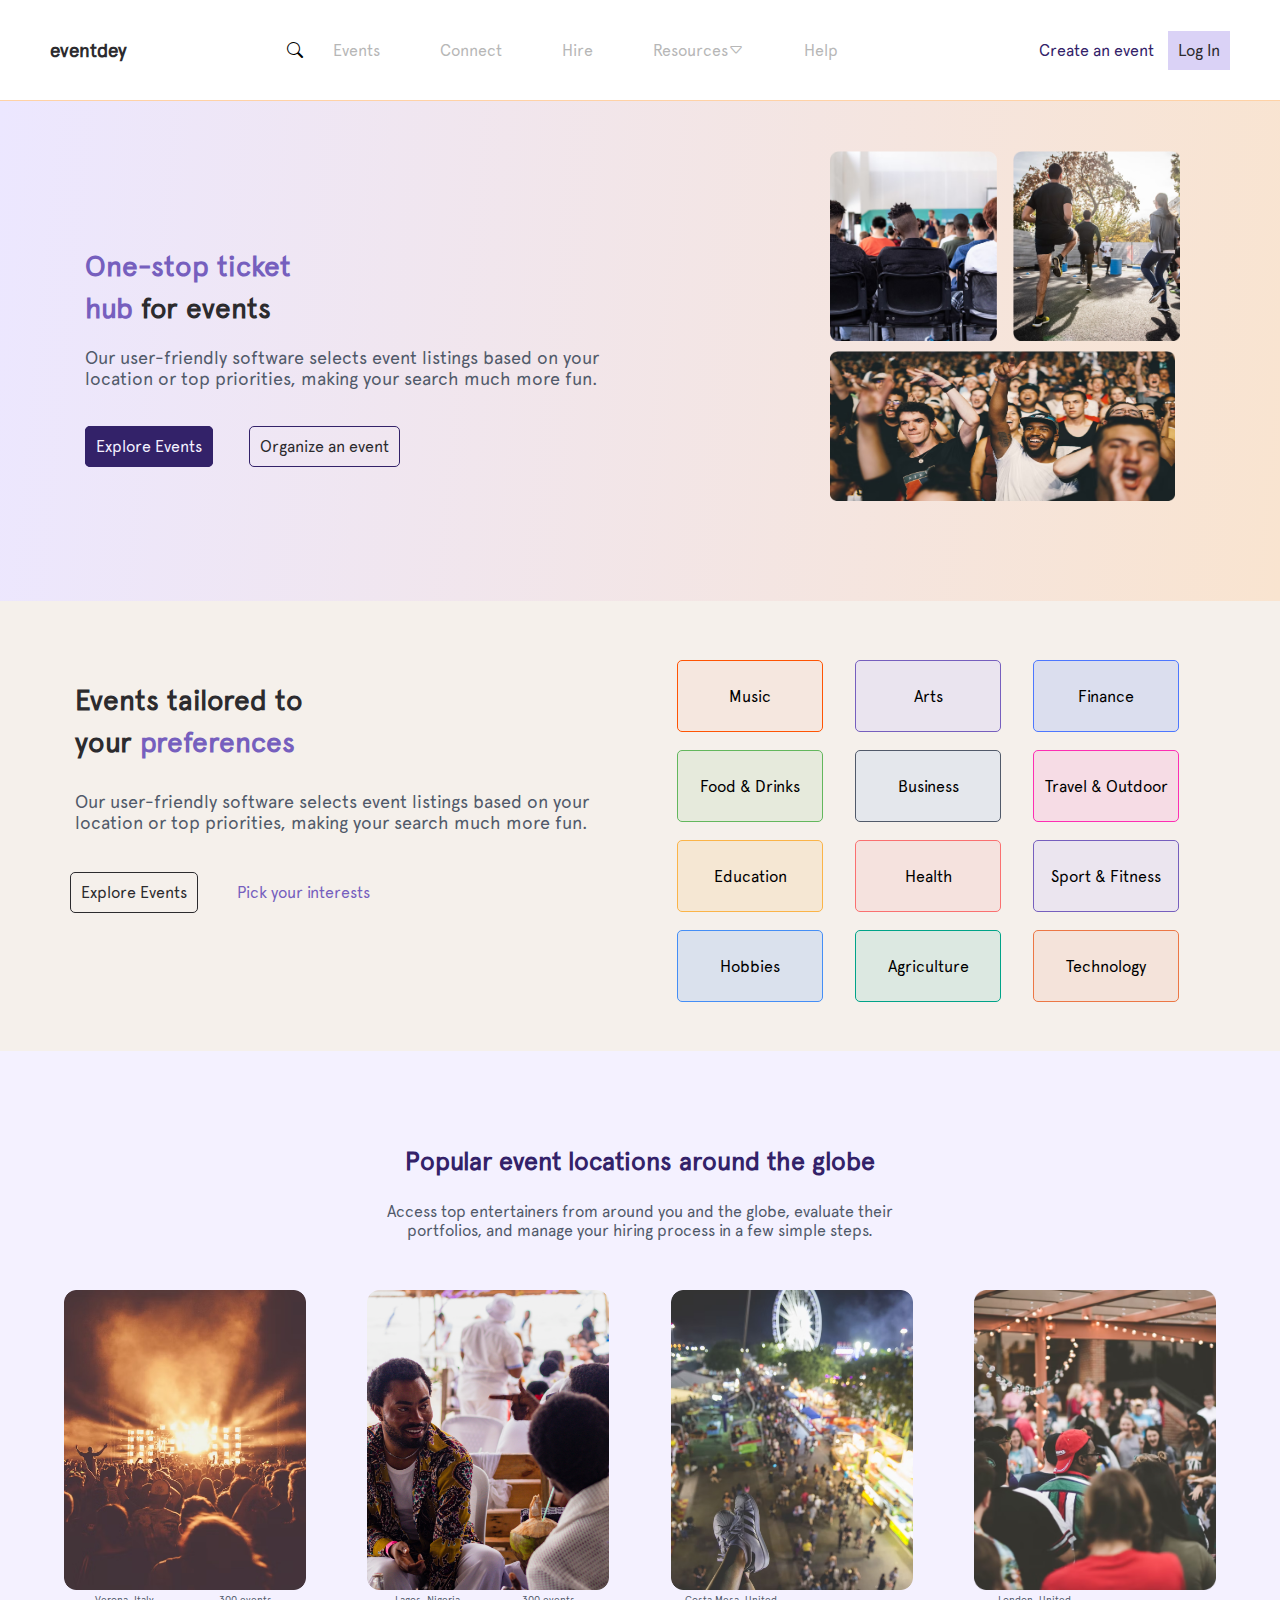
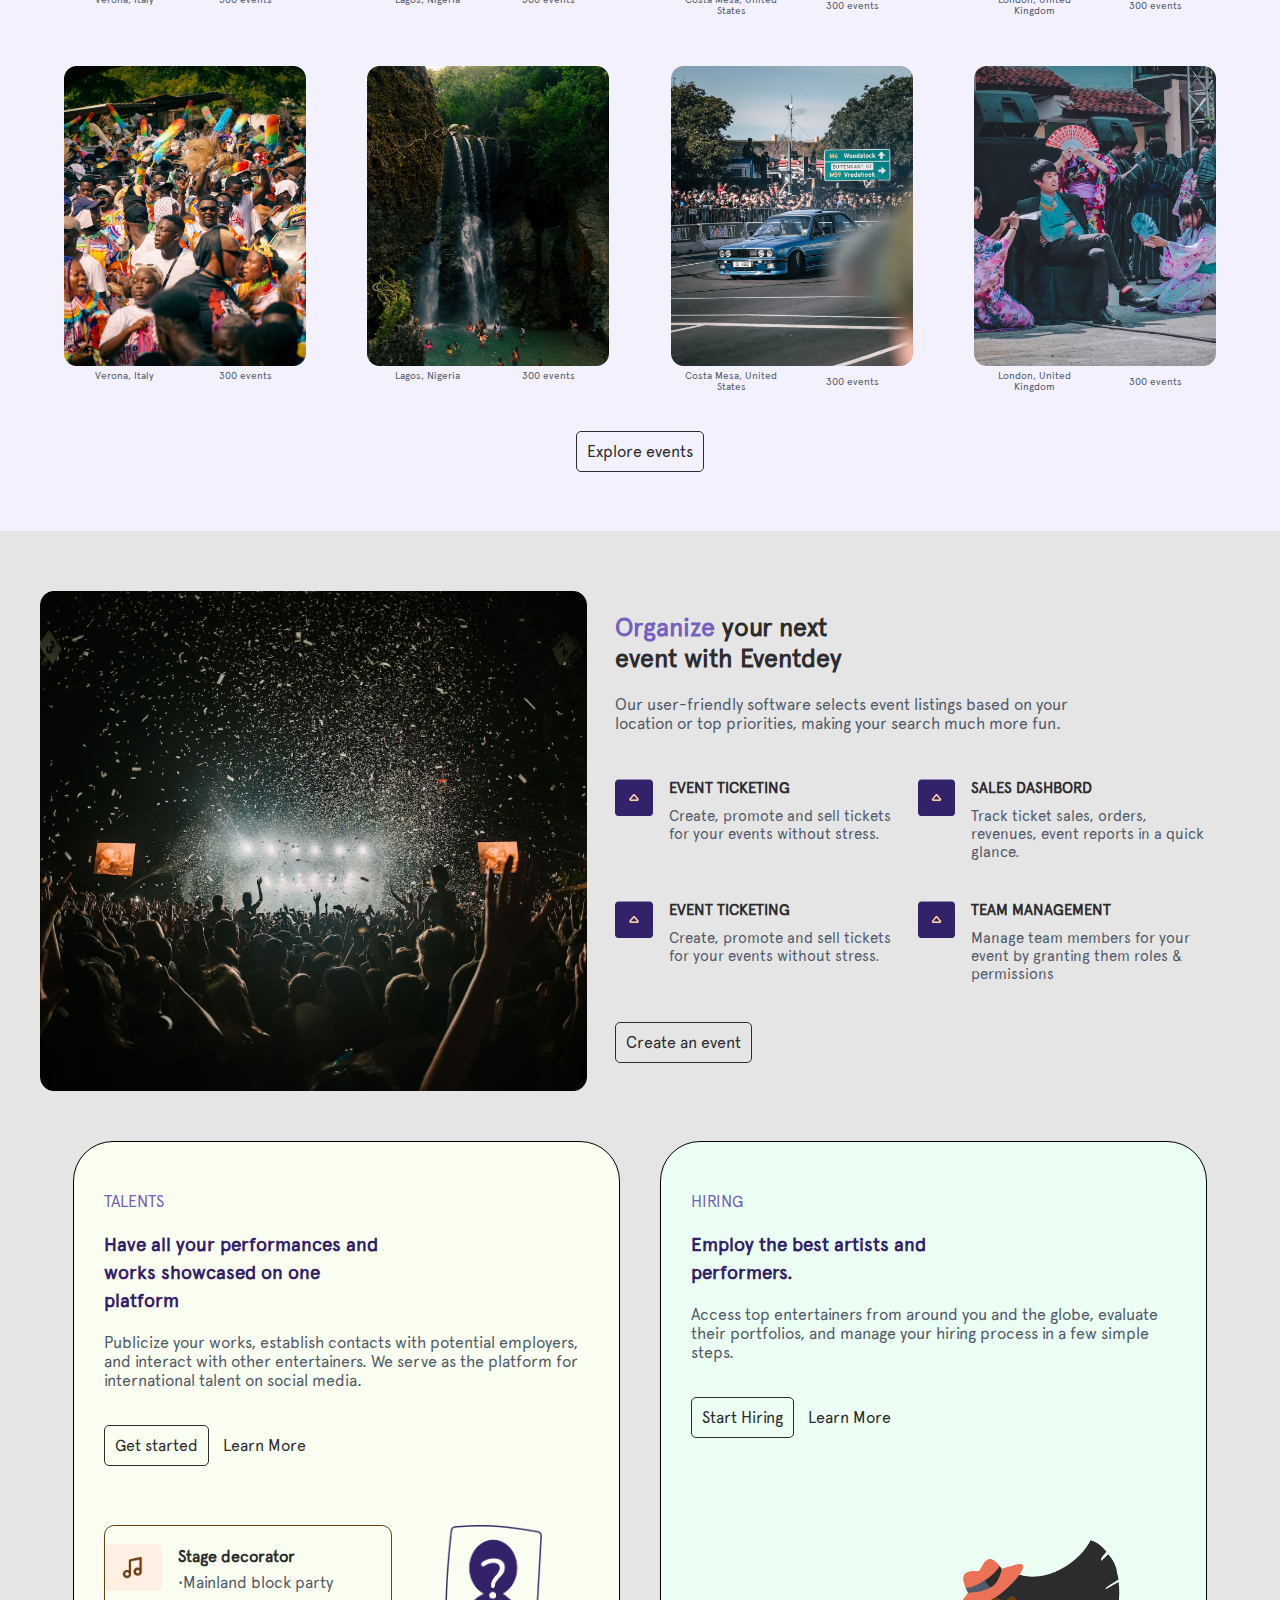
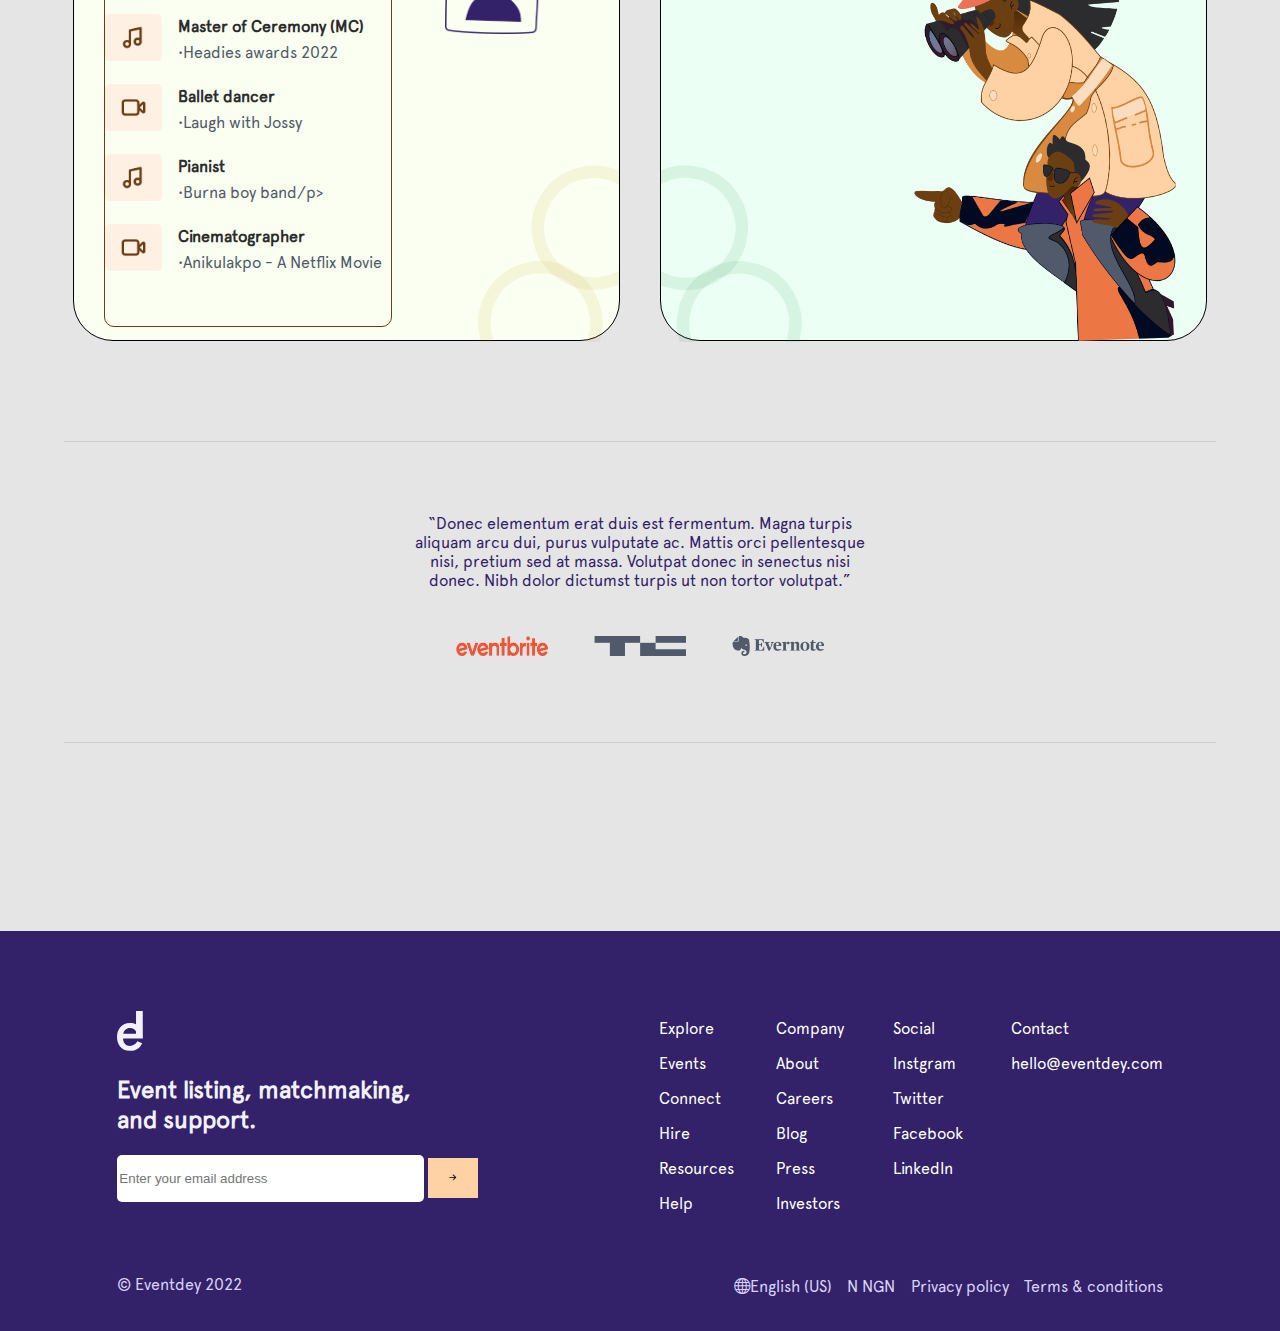
==== index.html @ c281244f "first" ====
<!DOCTYPE html>
<html lang="en">
<head>
    <meta charset="UTF-8">
    <meta http-equiv="X-UA-Compatible" content="IE=edge">
    <meta name="viewport" content="width=device-width, initial-scale=1.0">
    <title>Eventdey</title>
    <link rel="stylesheet" href="/assets/style.css">
    <link rel="stylesheet" href="/assets/bootstrap-icons-1.9.1/bootstrap-icons.css">
</head>
<body>
    <div class="nav-container">
        <h3>eventdey</h3>
        <div id="nav-link1">
            <i class="bi bi-search"></i> 
            <a href="desktop2.html">Events</a>
            <a href="#">Connect</a>
            <a href="#">Hire</a>
            <a href="#">Resources<i class="bi bi-caret-down"></i></a>
            <a href="#">Help</a>
        </div>
        <div id="nav-link2">
            <a id="nav-alink1" href="#">Create an event</a>
            <a id="nav-alink2" href="#">Log In</a>
        </div>
    </div>

    <div class="section1">
        <div id="subsectA">
            <!-- <img src="./assets/Pictures/dummy/Union.png" alt=""> -->
            <h3><span>One-stop ticket hub</span> for events</h3>
            <p>Our user-friendly software selects event listings based on your location or top priorities, making your search much more fun.</p>
            <div id="sublink"> 
                <a id="event1" href="">Explore Events</a>
                <a id="event2" href="">Organize an event</a>
            </div>
        </div>
        <div id="subsectB">
            <!-- <img src="./assets/Pictures/dummy/Union.png" alt=""> -->
            <div id="img">
                <img src="./assets/Pictures/desktop1/1.png" alt="">
                <img src="./assets/Pictures/desktop1/2.png" alt="">
            </div>
            
            <div id="img1"><img src="./assets/Pictures/desktop1/3.png" alt=""></div>
        </div>
    </div>
    <div class="section2">
        <div id="subsectC">
            <h3>Events tailored to your <span>preferences</span> </h3>
            <p>Our user-friendly software selects event listings based on your location or top priorities, making your search much more fun.</p>
            <div id="sublink1"> 
                <a id="event3" href="">Explore Events</a>
                <a id="event4" href="">Pick your interests</a>
            </div>
        </div>
        <div id="subsectD">
            <div class="subD">
                <div class="subD1" id="fd1">Music</div>
                <div class="subD1" id="fd2">Arts</div>
                <div class="subD1" id="fd3">Finance</div>

            </div>
            <div class="subD">
                <div class="subD2" id="fd4">Food & Drinks</div>
                <div class="subD2" id="fd5">Business</div>
                <div class="subD2" id="fd6">Travel & Outdoor</div>

            </div>
            <div class="subD">
                <div class="subD3" id="fd7">Education</div>
                <div class="subD3" id="fd8">Health</div>
                <div class="subD3" id="fd9">Sport & Fitness</div>
            </div>
            <div class="subD">
                <div class="subD4" id="fd10">Hobbies</div>
                <div class="subD4" id="fd11">Agriculture</div>
                <div class="subD4" id="fd12">Technology</div>

            </div>

        </div>
    </div>

    <!-- section 3 -->

    <div class="section3">
        <h3>Popular event locations around the globe</h3>
        <p>Access top entertainers from around you and the globe, evaluate their portfolios, and manage your hiring process in a few simple steps.</p>
        <div class="subsectE">
            <div class="subE">
                <img src="./assets/Pictures/desktop1/4.png" alt="">
                <div class="subEtxt">
                    <p>Verona, Italy </p>
                    <p>300 events</p>
                </div>
            </div>
            <div class="subE">
                <img src="./assets/Pictures/desktop1/5.png" alt="">
                <div class="subEtxt">
                    <p>Lagos, Nigeria </p>
                    <p>300 events</p>
                </div>
            </div>
            <div class="subE">
                <img src="./assets/Pictures/desktop1/6.png" alt="">
                <div class="subEtxt">
                    <p>Costa Mesa, United States</p>
                    <p>300 events</p>
                </div>
            </div>
            <div class="subE">
                <img src="./assets/Pictures/desktop1/7.png" alt="">
                <div class="subEtxt">
                    <p>London, United Kingdom</p>
                    <p>300 events</p>
                </div>
            </div>
        </div>
        <div class="subsectE">
            <div class="subE">
                <img src="./assets/Pictures/desktop1/8.png" alt="">
                <div class="subEtxt">
                    <p>Verona, Italy </p>
                    <p>300 events</p>
                </div>
            </div>
            <div class="subE">
                <img src="./assets/Pictures/desktop1/9.png" alt="">
                <div class="subEtxt">
                    <p>Lagos, Nigeria </p>
                    <p>300 events</p>
                </div>
            </div>
            <div class="subE">
                <img src="./assets/Pictures/desktop1/10.png" alt="">
                <div class="subEtxt">
                    <p>Costa Mesa, United States</p>
                    <p>300 events</p>
                </div>
            </div>
            <div class="subE">
                <img src="./assets/Pictures/desktop1/11.png" alt="">
                <div class="subEtxt">
                    <p>London, United Kingdom</p>
                    <p>300 events</p>
                </div>
            </div>
        </div>
        <a id="event5" href="">Explore events</a>

    </div>

    <div class="section4">
        <div class="subsectF">
            <div class="subA">
                <img src="./assets/Pictures/desktop1/12.png" alt="">
            </div>
            <div class="subB">
                    <div class="sub-txt">
                        <h2><span>Organize</span> your next event with Eventdey</h2>
                        <p>Our user-friendly software selects event listings based on your location or top priorities, making your search much more fun.</p>
                    </div>
                    <div class="subcat-1">
                        <div class="subcat">
                            <div class="subcatimg"><img src="./assets/Pictures/desktop1/13.png" alt=""></div>
                            <div class="subcat-txt">
                                <h3>EVENT TICKETING</h3>
                                <p>Create, promote and sell tickets for your events without stress.</p>
                            </div>
                        </div>
                        <div class="subcat">
                            <div class="subcatimg"><img src="./assets/Pictures/desktop1/13.png" alt=""></div>
                            <div class="subcat-txt">
                                <h3>SALES DASHBORD</h3>
                                <p>Track ticket sales, orders, revenues, event reports in a quick glance.</p>
                            </div>
                        </div>

                    </div>
                    <div class="subcat-2">
                        <div class="subcat">
                            <div class="subcatimg"><img src="./assets/Pictures/desktop1/13.png" alt=""></div>
                            <div class="subcat-txt">
                                <h3>EVENT TICKETING</h3>
                                <p>Create, promote and sell tickets for your events without stress.</p>
                            </div>
                        </div>
                        <div class="subcat">
                            <div class="subcatimg"><img src="./assets/Pictures/desktop1/13.png" alt=""></div>
                            <div class="subcat-txt">
                                <h3>TEAM MANAGEMENT</h3>
                                <p>Manage team members for your event by granting them roles & permissions</p>
                            </div>
                        </div>
                    </div>
                    <a id="event6" href="">Create an event</a>
            </div>

        </div>
        <div class="subsectF">
            <div class="subC" id="talent">
                <span>TALENTS</span>
                <h3>Have all your performances and works showcased on one platform</h3>
                <p>Publicize your works, establish contacts with potential employers, and interact with other entertainers. We serve as the platform for international talent on social media.</p>
                <a id="event7" href="">Get started</a>
                <a id="event8" href="">Learn More</a>
                <div id="sub-talent">
                    <div id="subcat-talent">
                        <div class="subtalent1">
                            <div class="subtalent-img">
                                <img src="./assets/Pictures/desktop1/16.png" alt="">
                            </div>
                            <div class="subtalent-txt">
                                <h4>Stage decorator</h4>
                                <p>•Mainland block party</p>
                            </div>
                        </div>
                        <div class="subtalent1">
                            <div class="subtalent-img">
                                <img src="./assets/Pictures/desktop1/17.png" alt="">
                            </div>
                            <div class="subtalent-txt">
                                <h4>Master of Ceremony (MC)</h4>
                                <p>•Headies awards 2022</p>
                            </div>
                        </div>
                        <div class="subtalent1">
                            <div class="subtalent-img">
                                <img src="./assets/Pictures/desktop1/18.png" alt="">
                            </div>
                            <div class="subtalent-txt">
                                <h4>Ballet dancer</h4>
                                <p>•Laugh with Jossy</p>
                            </div>
                        </div>
                        <div class="subtalent1">
                            <div class="subtalent-img">
                                <img src="./assets/Pictures/desktop1/19.png" alt="">
                            </div>
                            <div class="subtalent-txt">
                                <h4>Pianist</h4>
                                <p>•Burna boy band/p>
                            </div>
                        </div>
                        <div class="subtalent1">
                            <div class="subtalent-img">
                                <img src="./assets/Pictures/desktop1/20.png" alt="">
                            </div>
                            <div class="subtalent-txt">
                                <h4>Cinematographer</h4>
                                <p>•Anikulakpo - A Netflix Movie</p>
                            </div>
                        </div>
                    </div>
                    <div id="subcat-talent1">
                        <img src="./assets/Pictures/desktop1/15.png" alt="">
                    </div>
                </div>
                <div id="eclipse">
                    <img src="./assets/Pictures/desktop1/2.svg" alt="">
                </div>
            </div>
            <div class="subC" id="hiring">
                <span>HIRING</span>
                <h3>Employ the best artists and performers.</h3>
                <p>Access top entertainers from around you and the globe, evaluate their portfolios, and manage your hiring process in a few simple steps.</p>
                <a id="event7" href="">Start Hiring</a>
                <a id="event8" href="">Learn More</a>
                <div id="eclipse1">
                    <img src="./assets/Pictures/desktop1/3.svg" alt="">
                </div>
                <div id="hiring-img">
                    <img src="./assets/Pictures/desktop1/14.png" alt="">
                </div>
            </div>

        </div>
        <div class="subsectG" >
            <p>“Donec elementum erat duis est fermentum. Magna turpis aliquam arcu dui, purus vulputate ac. Mattis orci pellentesque nisi, pretium sed at massa. Volutpat donec in senectus nisi donec. Nibh dolor dictumst turpis ut non tortor volutpat.”</p>
            <div id="subG">
                <img src="./assets/Pictures/desktop1/21.png" alt="">
                <img src="./assets/Pictures/desktop1/22.png" alt="">
                <img src="./assets/Pictures/desktop1/23.png" alt="">
            </div>
        </div>


    </div>
    <!-- footer -->

    <div class="footer">
        <div class="foot">
            <img  id="foot-img" src="./assets/Pictures/desktop1/1.svg" alt="">
            <h2>Event listing, matchmaking, and support.</h2>
            <div id="foot-input">
                <form action="">
                    <input type="email" placeholder="Enter your email address">
                    <button><i class="bi bi-arrow-right-short"></i></button>
                </form>
            </div>
            <span>&copy; Eventdey 2022</span>
        </div>
        <div class="foot">
            <div class="foot-link">
                <div id="foot-link">
                    <a href="">Explore</a>
                    <a href="">Events</a>
                    <a href="">Connect</a>
                    <a href="">Hire</a>
                    <a href="">Resources</a>
                    <a href="">Help</a>
                </div>
                <div id="foot-link">
                    <a href="">Company</a>
                    <a href="">About</a>
                    <a href="">Careers</a>
                    <a href="">Blog</a>
                    <a href="">Press</a>
                    <a href="">Investors</a>
                </div>
                <div id="foot-link">
                    <a href="">Social</a>
                    <a href="">Instgram</a>
                    <a href="">Twitter</a>
                    <a href="">Facebook</a>
                    <a href="">LinkedIn</a>
                </div>
                <div id="foot-link">
                    <a href="">Contact</a>
                    <a href="">hello@eventdey.com</a>
                </div>

            </div>


            <div id="span" >
                <p><i class="bi bi-globe"></i>English (US)</p>
                <p><del>N</del> NGN</p>
                <p>Privacy policy</p>
                <p>Terms & conditions</p>
            </div>

        </div>

    </div>
</body>
</html>
---- assets/style.css ----
@font-face {
    font-family: 'Apercu';
    src: url(./font/Apercu-Font-Family/Apercu\ Pro\ Regular.otf);
}
*{
    text-decoration: none;
}
body{
    margin: 0;
    font-family: 'Apercu';
}
.nav-container{
    width: 100%;
    height: 100px;
    display: flex;
    justify-content: space-around;
    align-items: center;
    border-bottom: 1px solid #FFD2A6;

}
.nav-container h3{
    color: #2C2B2E;
}
#nav-link1{
    width: 55%;
    display: flex;
    justify-content: center;

}
#nav-link1 a{
    margin: 0 30px;
    color: #B7B7B7;
}
#nav-link2 a{
    padding: 10px 10px;
}
#nav-link2 #nav-alink1{
    color: #332269;
}
#nav-link2 #nav-alink2{
    background-color: #DAD2F6;
    color: #2C2B2E;
}

/* section 1 */

.section1{
    width: 100%;
    height: 500px;
    display: flex;
    justify-content: space-evenly;
    background-image: linear-gradient(95.64deg, #ECE7FF 0%, #F9E4D0 100.01%);
}
#subsectA{
    width: 50%;
    display: flex;
    flex-direction: column;
    justify-content: center; 
    overflow: hidden;

}
/* #subsectA img{
    width: 25%;
    height:300px;
    position: static;
    top: 350px;
} */
#subsectA h3{
    width: 40%;
    font-size: 28px;
    color: #2C2B2E;
    line-height: 1.5;
}
#subsectA h3 span{
    color:#765FBE;
}
#subsectA p{
    width: 87%;
    font-size: 18px;
    color: #515A6A;
    margin-top: -10px;
}
#sublink{
    margin: 30px 0;
}
#subsectA a{
    width: 30%;
    padding: 10px 10px;
    border: 1px solid #332269;
}
#subsectA #event1{
    background-color: #332269;
    color: #F4F1FF;
    border-radius: 5px ;
}
#subsectA #event2{
    color: #2C2B2E;
    margin: 0 5%;
    border-radius: 5px ;

}
#subsectB{
    width: 30%;
}
/* #subsectB img{
    width: 20%;
    height: 100px;
    position: absolute;

} */
#subsectB #img{
    width: 90%;
    height: 150px;
    display: flex;
    margin: 50px auto;
    gap: 1em;
}
#img img{
    width: 100%;
    height: 190px;

}
#subsectB #img1{
    width: 90%;
    height: 100px;
    margin: 10px auto;

}
#img1 img{
    width: 100%;
    height: 150px;
}

/* section 2 */

.section2{
    width: 100%;
    height: 450px;
    background-color: #F5F0EB;
    display: flex;
    justify-content: center;
}
#subsectC{
    width: 50%;
    padding: 50px 0;
}
#subsectC h3{
    width: 40%;
    font-size: 28px;
    color: #2C2B2E;
    line-height: 1.5;
    margin-left: 75px;
    
}
#subsectC h3 span{
    color:#765FBE;
}
#subsectC p{
    width: 87%;
    font-size: 18px;
    color: #515A6A;
    margin-left: 75px;
}
#sublink1{
    margin: 50px 0;
    padding: 0px 70px;
}
#subsectC a{
    width: 30%;
    padding: 10px 10px;
}
#subsectC #event3{
    color: #2C2B2E;
    border: 1px solid #2C2B2E;
    border-radius: 5px ;


}
#subsectC #event4{
    color: #765FBE;
    margin: 0 5%;
    border-radius: 5px ;

}
#subsectD{
    width: 50%;
    padding: 50px 0;
}
.subD{
    width: 90%;
    height: 90px;
    display: flex;
    gap: 2em;
    align-items: center;
    justify-content: center;
}
.subD1{
    width: 25%;
    height: 70px;
    border-radius: 5px;
    display: flex;
    align-items: center;
    justify-content: center;
}
.subD2{
    width: 25%;
    height: 70px;
    border-radius: 5px;
    display: flex;
    align-items: center;
    justify-content: center;

}

.subD3{
    width: 25%;
    height: 70px;
    border-radius: 5px;
    display: flex;
    align-items: center;
    justify-content: center;

}
.subD4{
    width: 25%;
    height: 70px;
    border-radius: 5px;
    display: flex;
    align-items: center;
    justify-content: center;
}
#fd1{
    background-color:rgba(255, 84, 3, 0.05);
    border: 1px solid #FF5403;
}
#fd2{
    background-color: rgba(218, 210, 246, 0.4);
    border: 1px solid #765FBE;
}
#fd3{
    background-color: rgba(77, 119, 255, 0.15);
    border: 1px solid #4D77FF;
}
#fd4{
    background-color: rgba(99, 183, 93, 0.1);
    border: 1px solid #63B75D;
}
#fd5{
    background-color: #E4E7EC;
    border: 1px solid #515A6A;
}
#fd6{
    background-color: rgba(253, 46, 179, 0.1);
    border: 1px solid #FD2EB3;
}
#fd7{
    background-color: rgba(251, 180, 72, 0.15);
    border: 1px solid #FBB448;
}
#fd8{
    background-color: rgba(250, 112, 112, 0.1);
    border: 1px solid #FA7070;
}
#fd9{
    background-color: rgba(218, 210, 246, 0.35);
    border: 1px solid #765FBE;
}
#fd10{
    background-color: rgba(68, 142, 246, 0.15);
    border: 1px solid #448EF6;
}
#fd11{
    background-color: rgba(0, 163, 136, 0.1);
    border: 1px solid #00A388;
}
#fd12{
    background-color: rgba(236, 119, 69, 0.1);
    border: 1px solid #EC7745;
}

/* section 3 */

.section3{
    width: 100%;
    background-color: #F4F1FF;
    padding: 70px 0;
}

.section3 h3{
    color: #332269;
    font-size: 25px;
    text-align: center;
    
}
.section3 p{
    color: #515A6A;
    width: 45%;
    margin: auto;
    font-size: 16px;
    text-align: center;

}
.subsectE{
    width:90%;
    /* height: 300px; */
    display: flex;
    justify-content: space-between;
    margin: 50px auto;

}
.subsectE .subE{
    width: 21%;
}
.subE img{
    width: 100%;
    height: 300px;
}
.subEtxt{
    display: flex;
}
.subEtxt p{
    font-size: 10px;

}
.section3 #event5{
    width: 30%;
    padding: 10px 10px;
    color: #2C2B2E;
    margin: 0 45%;
    border: 1px solid #2C2B2E;
    border-radius: 5px ;

}

/* section 4 */

.section4{
    width: 100%;
    height: 2000px;
    background-color: #E5E5E5;
    padding: 60px 0;
    box-sizing: border-box;
}
.subsectF{
    width: 95%;
    height: 500px;
    display: flex;
    justify-content: space-evenly;
    margin: auto;
}
.subA{
    width: 45%;

}
.subB{
    width:53%;   
    padding: 0 20px;
    box-sizing: border-box;
}
.sub-txt span{
    color: #765FBE;
}
.sub-txt h2{
    color: #2C2B2E;
    width: 45%;
    font-size: 25px;
}
.sub-txt p{
    color: #515A6A;
    width: 85%;
}
.subA img{
    width: 100%;
    height: 500px;
}

.subcat-1{
    display: flex;
}
.subcat-2{
    display: flex;

}
.subcat{
    width: 50%;
    display: flex;
    gap: 1em;
    margin: 15px 0;

}
.subcatimg{
    width: 15%;
}
.subcatimg img{
    width: 100%;
    margin: 15px 0;
}

.subcat-txt{
    width: 100%;
    color: #515A6A;
}
.subcat-txt h3{
    color: #2C2B2E;
    font-size: 15px;
}
.subcat-txt p{
    width: 95%;
    margin: -5px 0;
    font-size: 15px;

}
#event6{
    width: 30%;
    padding: 10px 10px;
    color: #2C2B2E;
    border: 1px solid #2C2B2E;
    position: relative;
    top: 40px;
    border-radius: 5px ;

}
.subC{
    width: 45%;
    height: 800px;
    border-radius:40px ;
    border: 1px solid;
    margin: 50px 0;
    padding: 50px 30px;
    box-sizing: border-box;
    position: relative;
}
.subC a{
    width: 30%;
    padding: 10px 10px;
    position: relative;
    top: 30px;
}
.subC #event7{
    color: #2C2B2E;
    border: 1px solid #2C2B2E;
    border-radius: 5px ;

}
.subC span{
    color: #765FBE;
}
.subC h3{
    color: #332269;
    width: 60%;
    line-height: 1.5;
}
.subC p{
    color: #515A6A;
}

.subC #event8{
    color: #2C2B2E;
    border-radius: 5px ;
}
#talent{
    background-color: #FBFFF1;
}
#hiring{
    background-color: #ECFFF4;
}
#sub-talent{
    width: 100%;
    height: 400px;
    margin: 100px 0;
    display: flex;
    justify-content: space-between;
}
#subcat-talent{
    width: 59%;
    height: 400px;
    border: 1px solid #6C3F13;
    border-radius: 10px;
}
#subcat-talent1{
    width: 40%;

}
#subcat-talent1 img{
    width: 50%;
    margin: 0 50px;
}
#sub-talent h4{
    color: #2C2B2E;
    font-size: 16px;
 
}
#sub-talent p {
    color: #515A6A;
    margin: -14px 0;
}
.subtalent1{
    display: flex;
    gap: 1em;
    height: 70px;
}
.subtalent-img{
    width: 20%;
    height: 50px;
    margin: 18px 0;
}
.subtalent-img img{
    width: 100%;
}
#subtalent2{
    width: 40%;
}
#subtalent2 img{
    width: 100%;
}
#eclipse{
    width: 30%;
    height: 200px;
    position: absolute;
    top:600px;
    left: 70%;
}
#eclipse img{
    width: 100%;
    height:200px ;
}
#eclipse1{
    width: 30%;
    height: 200px;
    position: absolute;
    top:600px;
    left: 0;
}
#eclipse1 img{
    width: 100%;
    height:200px ;
}
#hiring-img{
    width: 60%;
    height: 400px;
    position: absolute;
    top: 400px;
    left: 46%;
}
#hiring-img img{
    width: 80%;
    height: 400px;
    transform: rotate(-2deg);
}
.subsectG{
    width: 90%;
    height: 300px;
    margin: 450px auto;
    border-top: 1px solid #CCCCCC;
    border-bottom: 1px solid #CCCCCC;
    display: flex;
    flex-direction: column;
    justify-content: center;
    align-items: center;
}
.subsectG p{
    width: 40%;
    padding: 0px 30px;
    color: #332269;
    text-align: center;
}
#subG{
    width: 40%;
    display: flex;
    justify-content: space-evenly;
    padding: 30px 0;
}
#subG img{
    width: 20%;
}

/* footer */

.footer{
    width: 100%;
    height: 400px;
    background-color: #332269;
    display: flex;
    justify-content: space-evenly;
    padding: 80px;
    box-sizing: border-box;

}
.foot{
    width: 45%;
}
#foot-img{
    width: 5%;
    height: 40px;
}
.foot h2{
    width: 60%;
    color: #F4F1FF;
}
#foot-input form{
    height: 50px;
}
form input{
    height: 45px;
    width: 60%;
    border-radius: 5px;
    outline: none;
    border: transparent;
}
form button{
    width: 10%;
    height: 40px;
    background-color: #FFD2A6;
    border: 1px solid #FFD2A6;
}
.foot-link{
    display: flex;
}
#foot-link{
    display: flex;
    flex-direction: column;
    width: 100%;
}
#foot-link a{
    padding: 8px 0;
    color: #FFFFFF;

}
.foot #span{
    justify-content: space-between;
    display: flex;
    margin: 40px 0;
    width: 85%;
    float: right;
    color: #DAD2F6;
}
.foot span{
    position: relative;
    top: 70px; 
    color: #DAD2F6;   
}

/* desktop 2 */
.desktop2{
    width: 100%;
    background-color: #F5F0EB;
}

.filter-item{
    width: 90%;
    height: 100px;
    display: flex;
    align-items: center;
    margin: 0 5%;

}
#filter-item{
    width: 100%;
    height: 100px;
    display: flex;
}
.filter{
    width: 20%;
    display: flex;
    flex-direction: column;
    justify-content: center;
    align-items: center;
    font-size: 11px;
    text-align: center;
}
.item{
    width: 30%;
    height: 30px;
    border-radius: 100%;
    background-color: #D9D9D9;
}
.filter-item button{
    width:10%;
    height: 50px;
    background: transparent;
    border: 1px solid #FFD2A6;
    margin: 0 3%;
}
/* main */
.sub-main{
    width: 90%;
    margin: 0 5%;
    display: flex;
    gap: 1em;
    justify-content: space-between;
}
.sub-main .subcat{
    width: 25%;
    height: 450px;
    display: inline-block;
    position: relative;
}
.subcat img{
    width: 100%;
}
.subcat #heart{
    height: 50px;
    width: 15%;
    border: 1px solid;
    position: absolute;
}
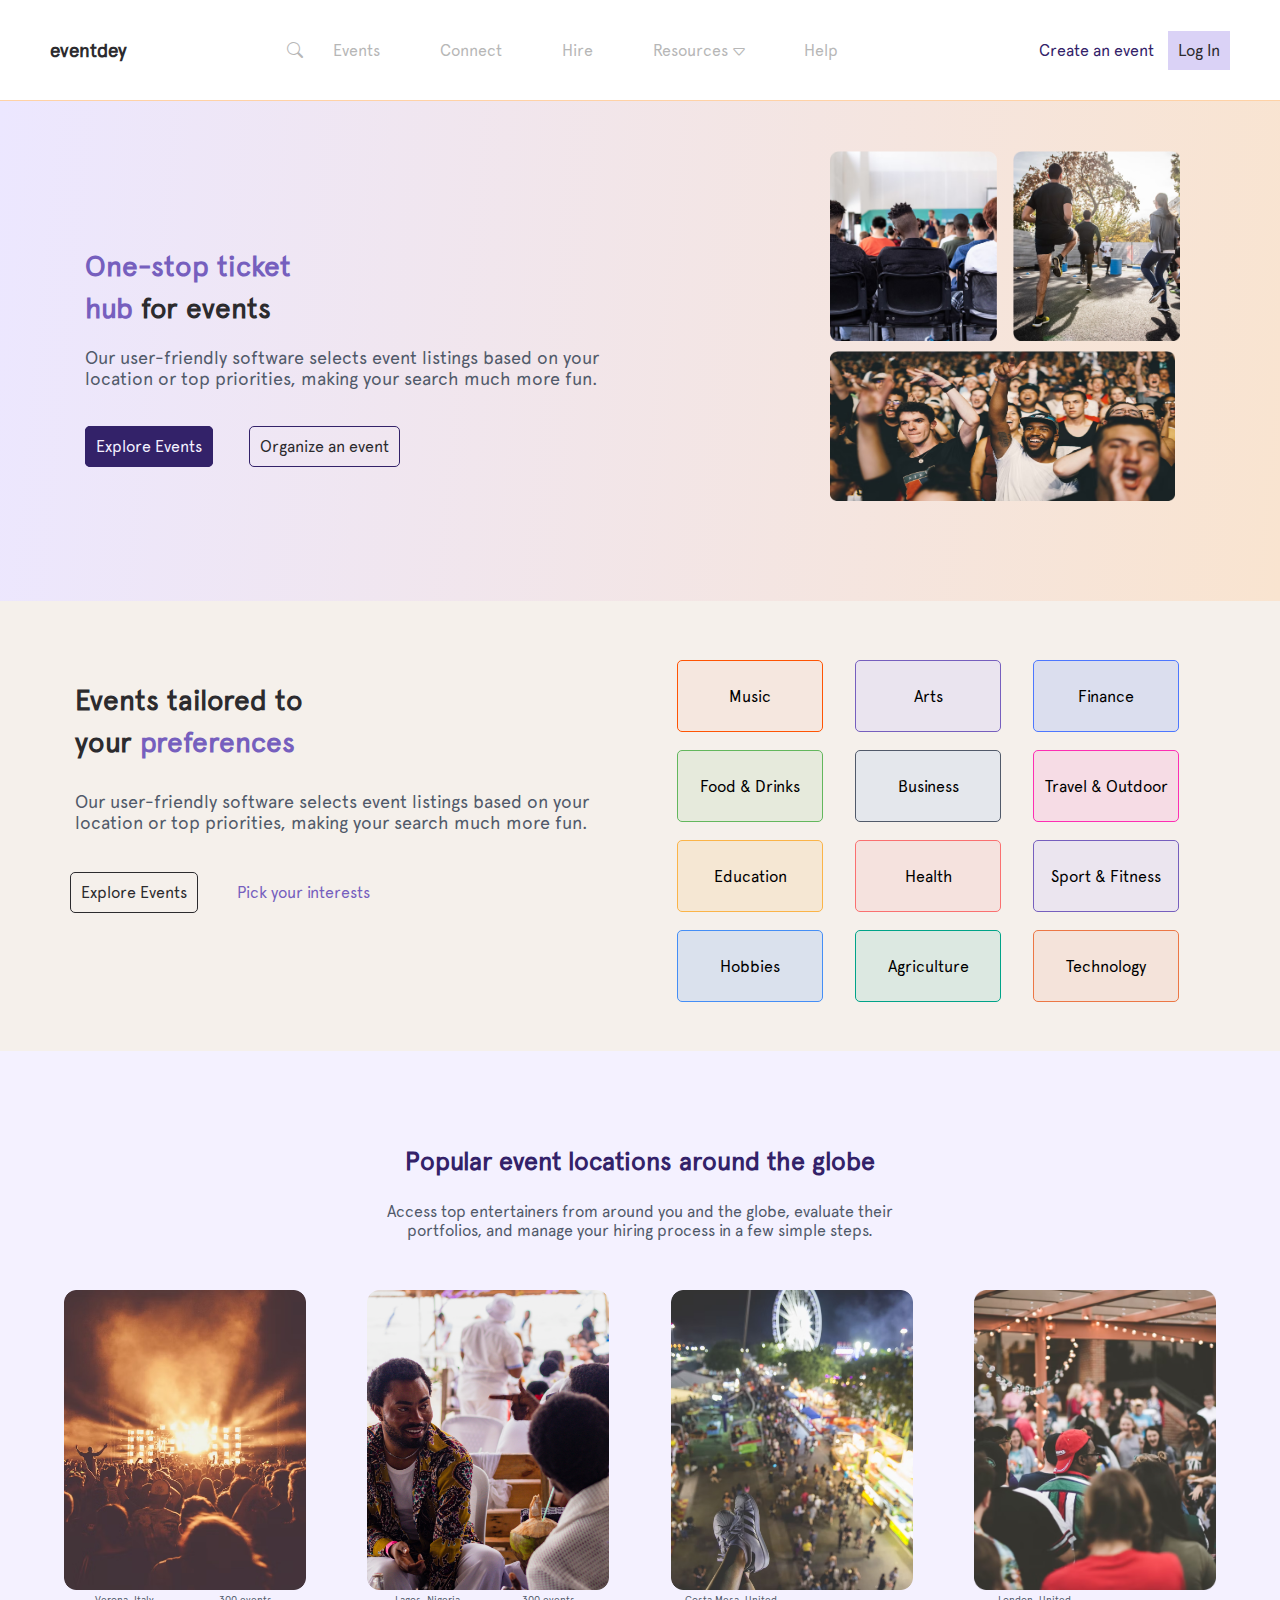
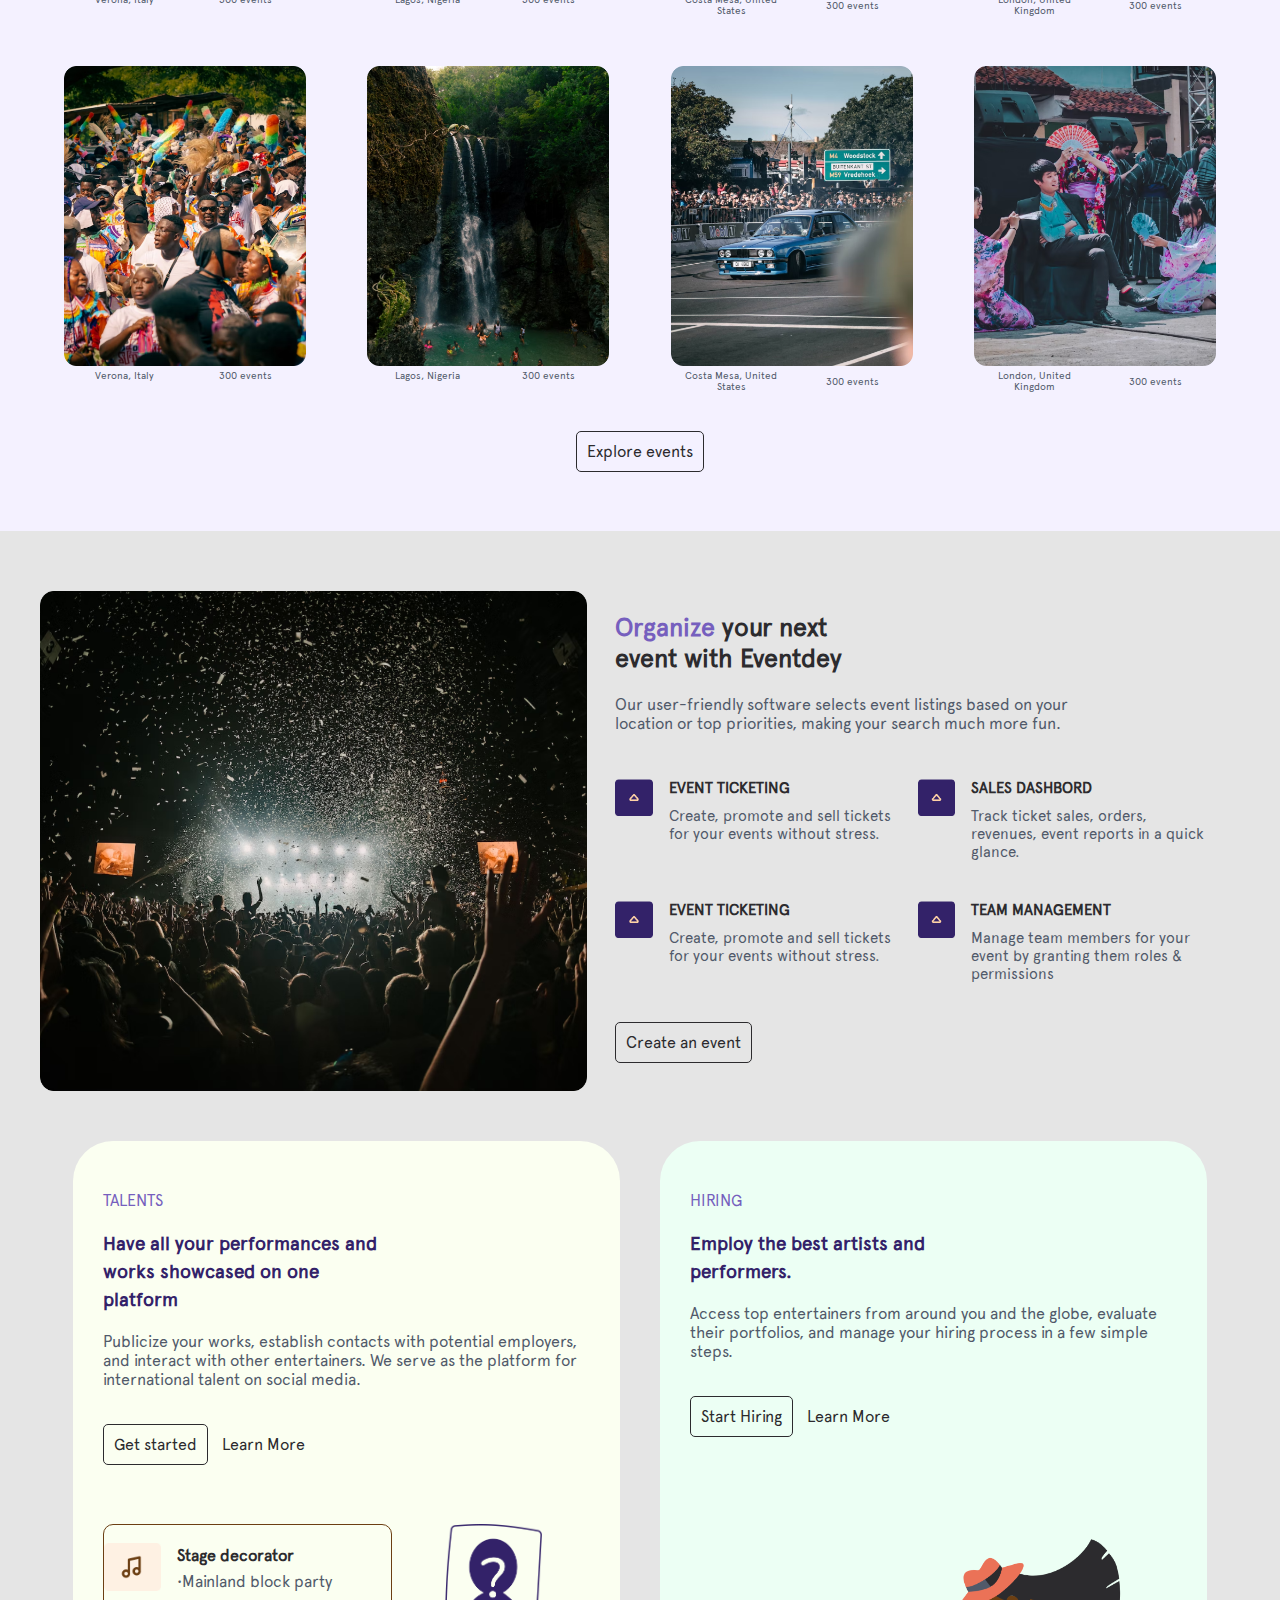
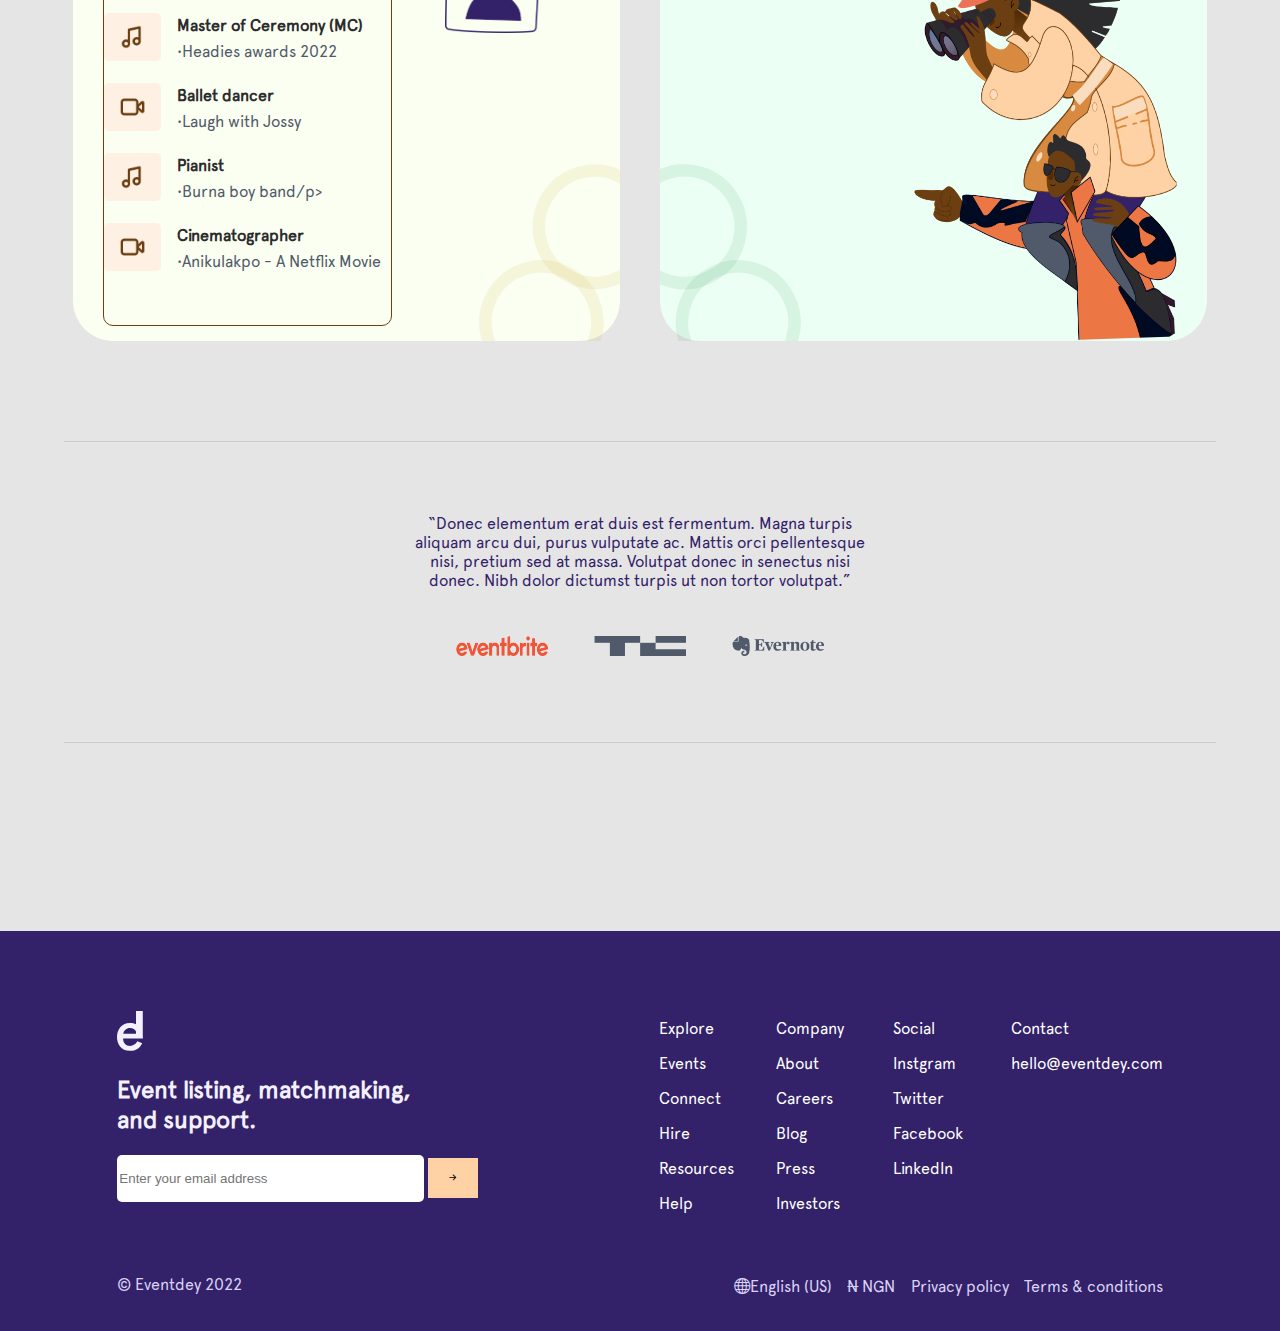
==== commit be02cbb1: "first" ====
--- a/index.html
+++ b/index.html
@@ -10,18 +10,18 @@
 </head>
 <body>
     <div class="nav-container">
-        <h3>eventdey</h3>
+        <h3><a href="index.html">eventdey</a></h3>
         <div id="nav-link1">
             <i class="bi bi-search"></i> 
             <a href="desktop2.html">Events</a>
-            <a href="#">Connect</a>
+            <a href="desktop13.html">Connect</a>
             <a href="#">Hire</a>
             <a href="#">Resources<i class="bi bi-caret-down"></i></a>
             <a href="#">Help</a>
         </div>
         <div id="nav-link2">
             <a id="nav-alink1" href="#">Create an event</a>
-            <a id="nav-alink2" href="#">Log In</a>
+            <a id="nav-alink2" href="login.html">Log In</a>
         </div>
     </div>
 
--- a/assets/style.css
+++ b/assets/style.css
@@ -2,13 +2,15 @@
     font-family: 'Apercu';
     src: url(./font/Apercu-Font-Family/Apercu\ Pro\ Regular.otf);
 }
-*{
-    text-decoration: none;
-}
+
 body{
     margin: 0;
     font-family: 'Apercu';
 }
+body a{
+    text-decoration: none;
+
+}
 .nav-container{
     width: 100%;
     height: 100px;
@@ -18,7 +20,7 @@
     border-bottom: 1px solid #FFD2A6;
 
 }
-.nav-container h3{
+.nav-container h3, a{
     color: #2C2B2E;
 }
 #nav-link1{
@@ -41,7 +43,14 @@
     background-color: #DAD2F6;
     color: #2C2B2E;
 }
-
+.bi-search{
+    color: #B7B7B7;
+}
+.bi-caret-down{
+    position: relative;
+    top: 2px;
+    left: 3px;
+}
 /* section 1 */
 
 .section1{
@@ -424,7 +433,6 @@
     width: 45%;
     height: 800px;
     border-radius:40px ;
-    border: 1px solid;
     margin: 50px 0;
     padding: 50px 30px;
     box-sizing: border-box;
@@ -699,8 +707,364 @@
     width: 100%;
 }
 .subcat #heart{
+    height: 35px;
+    width: 13%;
+    position: absolute;
+    left: 80%;
+    top: 20px;
+    border-radius: 100%;
+    background-color: #2C2B2EE5;
+    display: flex;
+    align-items: center;
+    justify-content: center;
+}
+.bi-heart{
+    color: #f9f9f9;
+}
+
+/* desktop 13 */
+
+.part1{
+    width: 100%;
+    display: flex;
+    justify-content: space-evenly;
+    gap: 0.5em;
+    margin: 50px 0;
+    height: 250px;
+
+}
+.part1 #boxA{
+    width: 35%;
+    background-color: #FFD2A6;
+    padding: 0 12px;
+    box-sizing: border-box;
+    border-radius: 10px;
+
+}
+.part1 #boxB{
+    width: 50%;
+
+}   
+#boxB img{
+    width: 100%;
+    height: 245px;
+}
+/* part 2 */
+.part2{
+    width: 100%;
+    display: flex;
+    justify-content: space-evenly;
+}
+.box hr{
+    margin: 60px 0;
+    border: 1px solid #CCCCCC;
+}
+#boxC{
+    width: 65%;
+}
+#boxC .box{
+    width: 100%;
+    display: flex;
+    border-top: 1px solid #CCCCCC;
+
+}
+.box .box-row{
+    padding: 40px 0px;
+    width: 50%;
+    box-sizing: border-box;
+}
+.box-row h3{
+    color: #332269;
+}
+.box-row p{
+    color: #515A6A;
+}
+
+
+#about-event p{
+    width: 95%;
+}
+.box-row .speaker-img{
+    width: 95%;
+    display: flex;
+    gap: 1em;
+}
+.speaker-img .img-row{
+    width: 35%;
+}
+.img-row img{
+    width: 100%;
+}
+.img-row h3{
+    font-size: 15px;
+}
+.img-row p{
+    font-size: 14px;
+}
+.img-row span{
+   float: right;
+}
+.box-row .map{
+    width: 100%;
+}
+
+.map img{
+    width: 90%;
+}
+.box-row #organizer{
+    display: flex;
+    gap: 0.5em;
+}
+#organizer-img{
+    width: 30%;
+}
+#organizer-img img{
+    width: 100%;
+}
+#organizer .organizer-social{
+    display: flex;
+}
+.partners{
+    display: flex;
+    gap: 0.5em;
+}
+.partners-img{
+    width: 25%;
+    margin: 10px 0;
+    display: flex;
+    align-items: center;
+    justify-content: center;
+}
+.partners-img img{
+    width: 100%;
+
+}
+#date, #map, #partner{
+    padding: 40px 30px;
+    box-sizing: border-box;
+}
+#boxD{
+    width: 25%;
+}
+#boxD p{
+    color: #515A6A;
+}
+#boxD #span{
+    background-color: #EB5757;
+    border-radius: 10px;
+    color: #FFFFFF;
+    padding: 10px 10px;
+}
+.ticket{
+    margin: 30px 0;
+    border: 1px solid #FFD2A6;
+    border-radius: 10px;
+}
+.ticket .sub-ticket{
+    padding: 0px 10px;
+    padding-bottom: 20px;
+}
+.sub-ticket h3{
+    color: #332269;
+}
+.sub-ticket p{
+    color: #2C2B2E;
+}
+#qty label{
+    color: #515A6A;
+}
+
+.qty-input button{
+    width: 15%;
+    height: 40px;
+    border: 1px solid #332269;
+    background-color: transparent;
+    border-radius: 10px;
+}
+.qty-input input{
     height: 50px;
-    width: 15%;
+    width: 60%;
+    outline: none;
+    border-radius: 10px;
+    border: 1px solid #FFD2A6;
+}
+#checkout{
+    width: 95%;
+    height: 50px;
+    background-color: #332269;
+    color: #FFFFFF;
+    border: 1px solid #332269;
+    border-radius:10px ;
+    margin: 20px 0;
+}
+
+.sub-ticket span{
+    float: right;
+}
+.ticket #total span{
+    float: right;
+}
+
+/* signup */
+#signup-form h3{
+    color: #2C2B2E;
+}
+#signup-form h2{
+    color: #765FBE;
+    font-size: 30px;
+}
+.signup{
+    width: 100%;
+    display: flex;
+}
+#signup-form{
+    width: 50%;
+    padding: 80px 50px;
+    background-color: #E5E5E5;
+}
+#signup-form input{
+    border: 1px solid #FFD2A6;
+}
+
+#signup-form label{
+    color: #515A6A;
+}
+#signup_form #name{
+    display: flex;
+    margin: 10px 0;
+}
+#signup_form #email{
+    margin: 10px 0;
+}
+#signup_form #password{
+    margin: 10px 0;
+}
+#signup_form #submit{
+    margin: 10px 0;
+}
+#signup_form #recover{
     border: 1px solid;
+}
+#signup_form .form_input{
+    width: 95%;
+}
+#name label{
+    display: block;
+}
+
+#name .input{
+    width: 100%;
+}
+.input input{
+    width: 90%;
+}
+#form_input{
+    position: relative;
+}
+.eye{
     position: absolute;
-}+    left: 90%;
+    top: 0px;
+    width: 5%;
+    height: 45px;
+    display: flex;
+    align-items: center;
+    justify-content: center;
+}
+#submit button{
+    margin: 10px 0;
+    width: 95%;
+    border-radius: 5px;
+    color: #FFFFFF;
+    background-color: #765FBE;
+    border: 1px solid #765FBE;
+}
+#submit a{
+    color: #765FBE;
+} 
+
+#recover a{
+    color:#765FBE;
+}
+#continue{
+    width: 90%;
+    margin: 20px 5%;
+    display: flex;
+    justify-content: space-evenly;
+    align-items: center;
+    position: relative;
+
+}
+#continue p{
+    color: #B7B7B7;
+}
+#continue p::after{
+    content: '';
+    display: flex;
+    width: 25%;
+    height: 1px;
+    background: #FFD2A6;
+    position: absolute;
+    top: 27px;
+    left:10%
+
+}
+#continue p::before{
+    content: '';
+    display: flex;
+    width: 25%;
+    height: 1px;
+    background: #FFD2A6;
+    position: absolute;
+    top: 27px;
+    left:65%
+
+
+}
+/* #continue .line{
+    width: 30%;
+    height: 0;
+    border: 1px solid;
+} */
+
+#social-handle{
+    width: 80%;
+    display: flex;
+    justify-content: center;
+    gap: 1.5em;
+    margin: 20px 10%;
+}
+#social-handle .cir{
+    width: 13%;
+    height: 60px;
+    border-radius: 100%;
+    border: 1px solid #FFD2A6;
+    background-color: #FEF1E3;
+    display: flex;
+    align-items: center;
+    justify-content: center;
+
+}
+.cir img{
+    width: 45%;
+}
+#signup-form1{
+    background: linear-gradient(100.54deg, #ECE7FF -31.94%, #F9E4D0 102.02%);
+    width: 50%;
+    height: 900px;
+    display: flex ;
+    overflow: hidden;
+}
+#signup-form1 .img{
+    width: 80%;
+    display: flex;
+    flex-direction: column;
+    align-items: center;
+    gap: 1.5em;
+}
+#signup-form1 .img img{
+    width: 90%;
+}
+#imgA{
+    padding: 40px 0;
+}
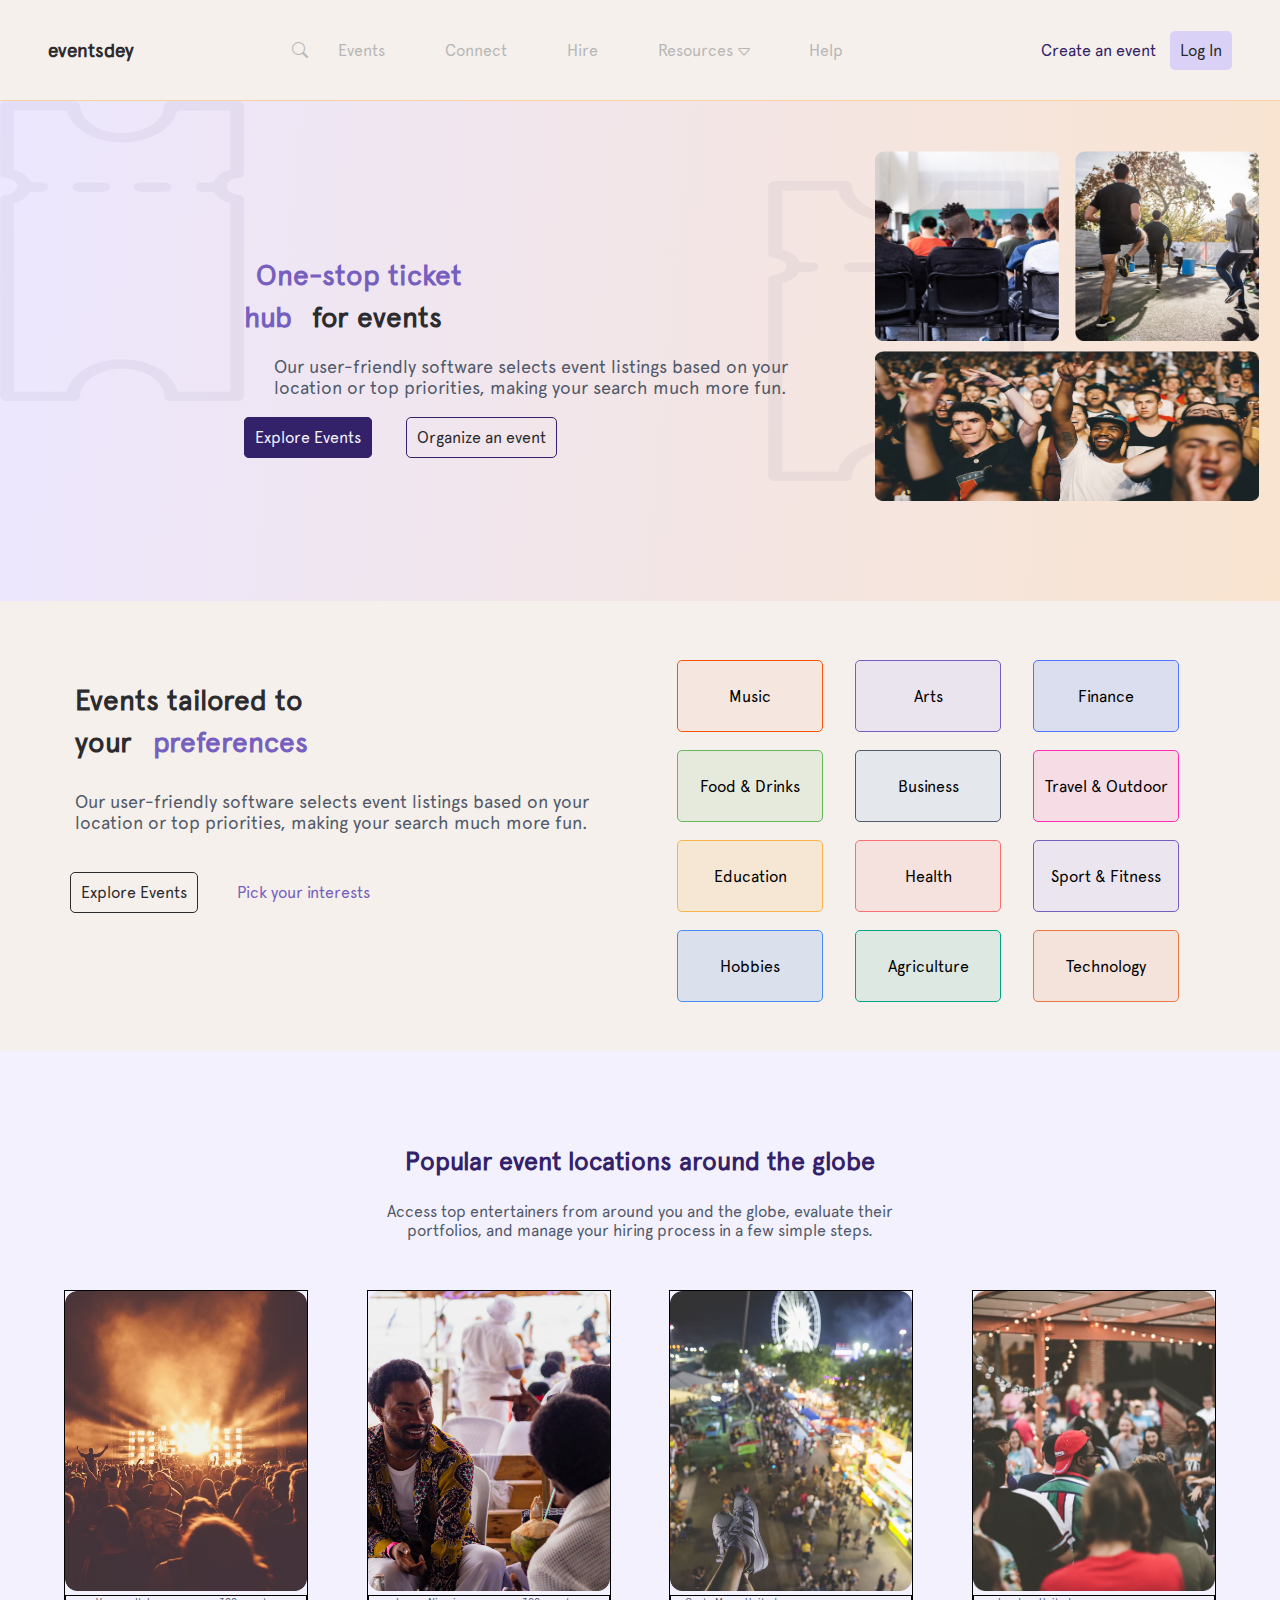
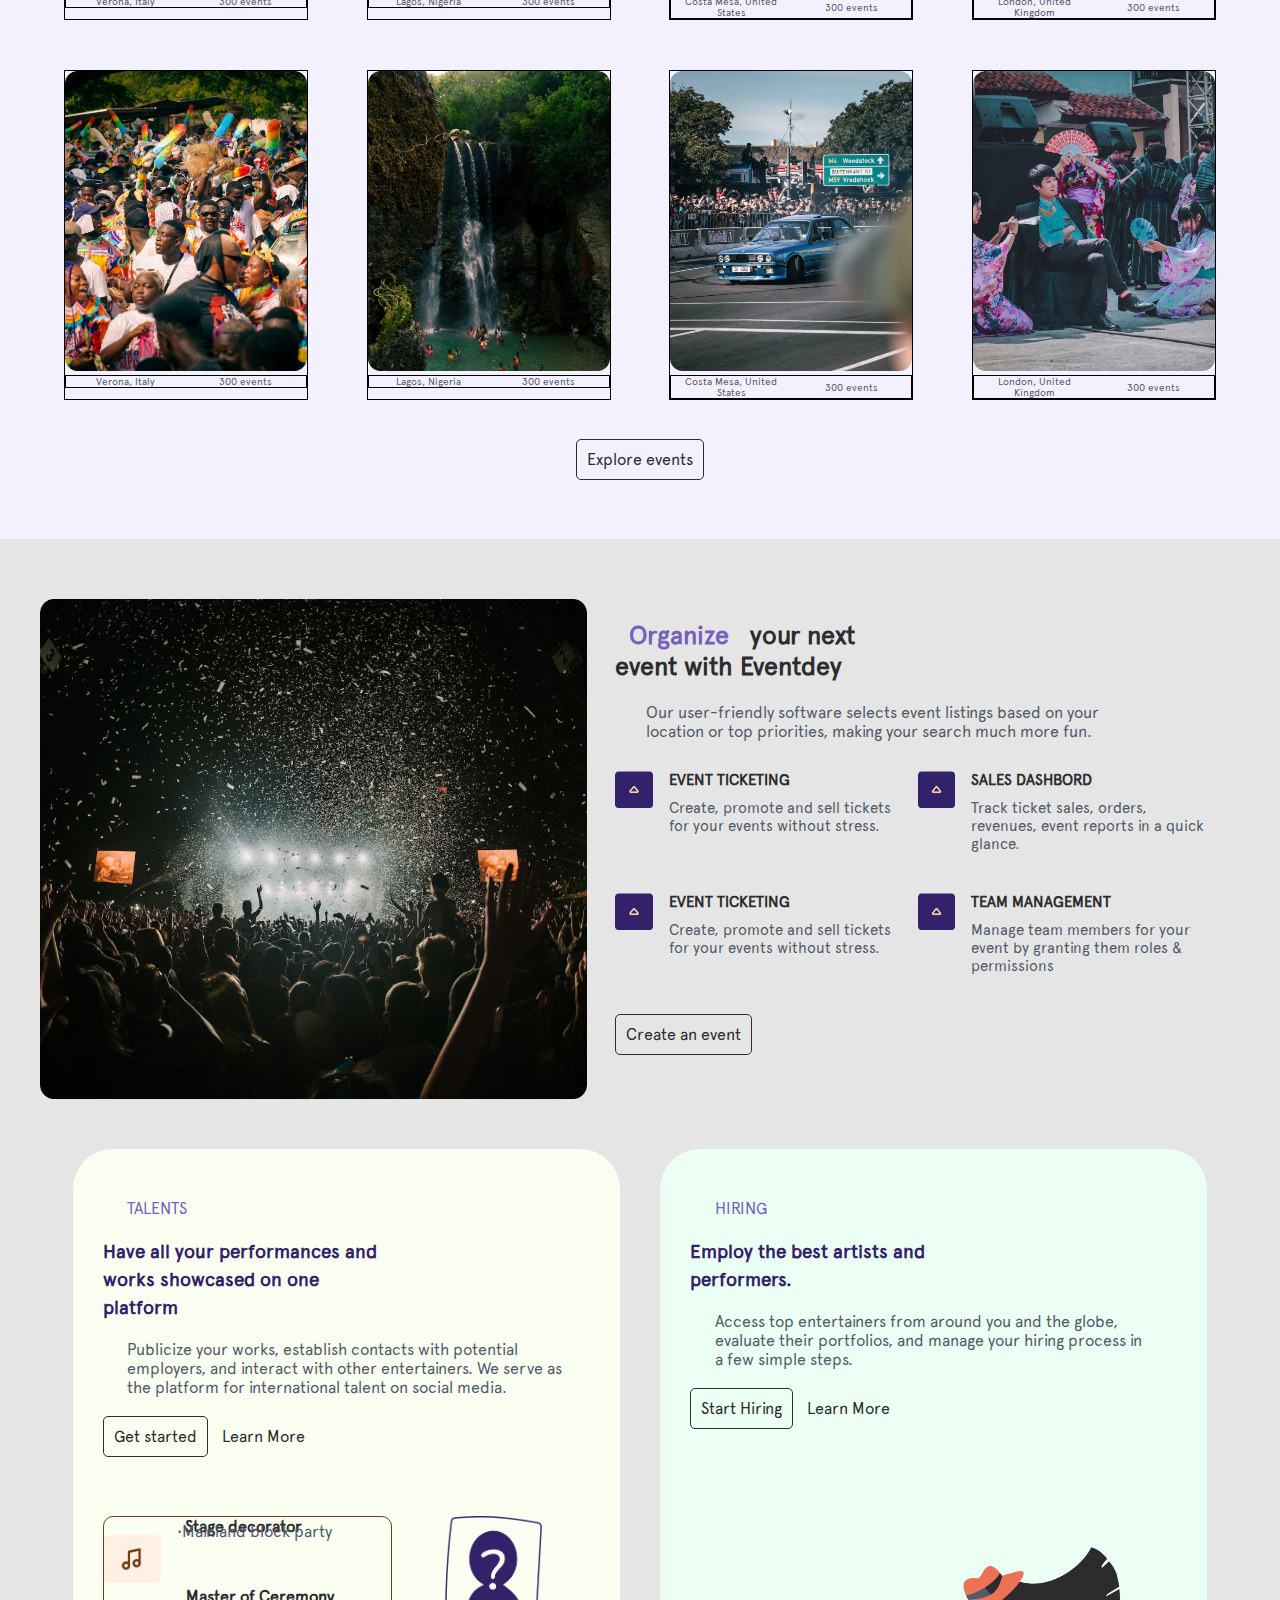
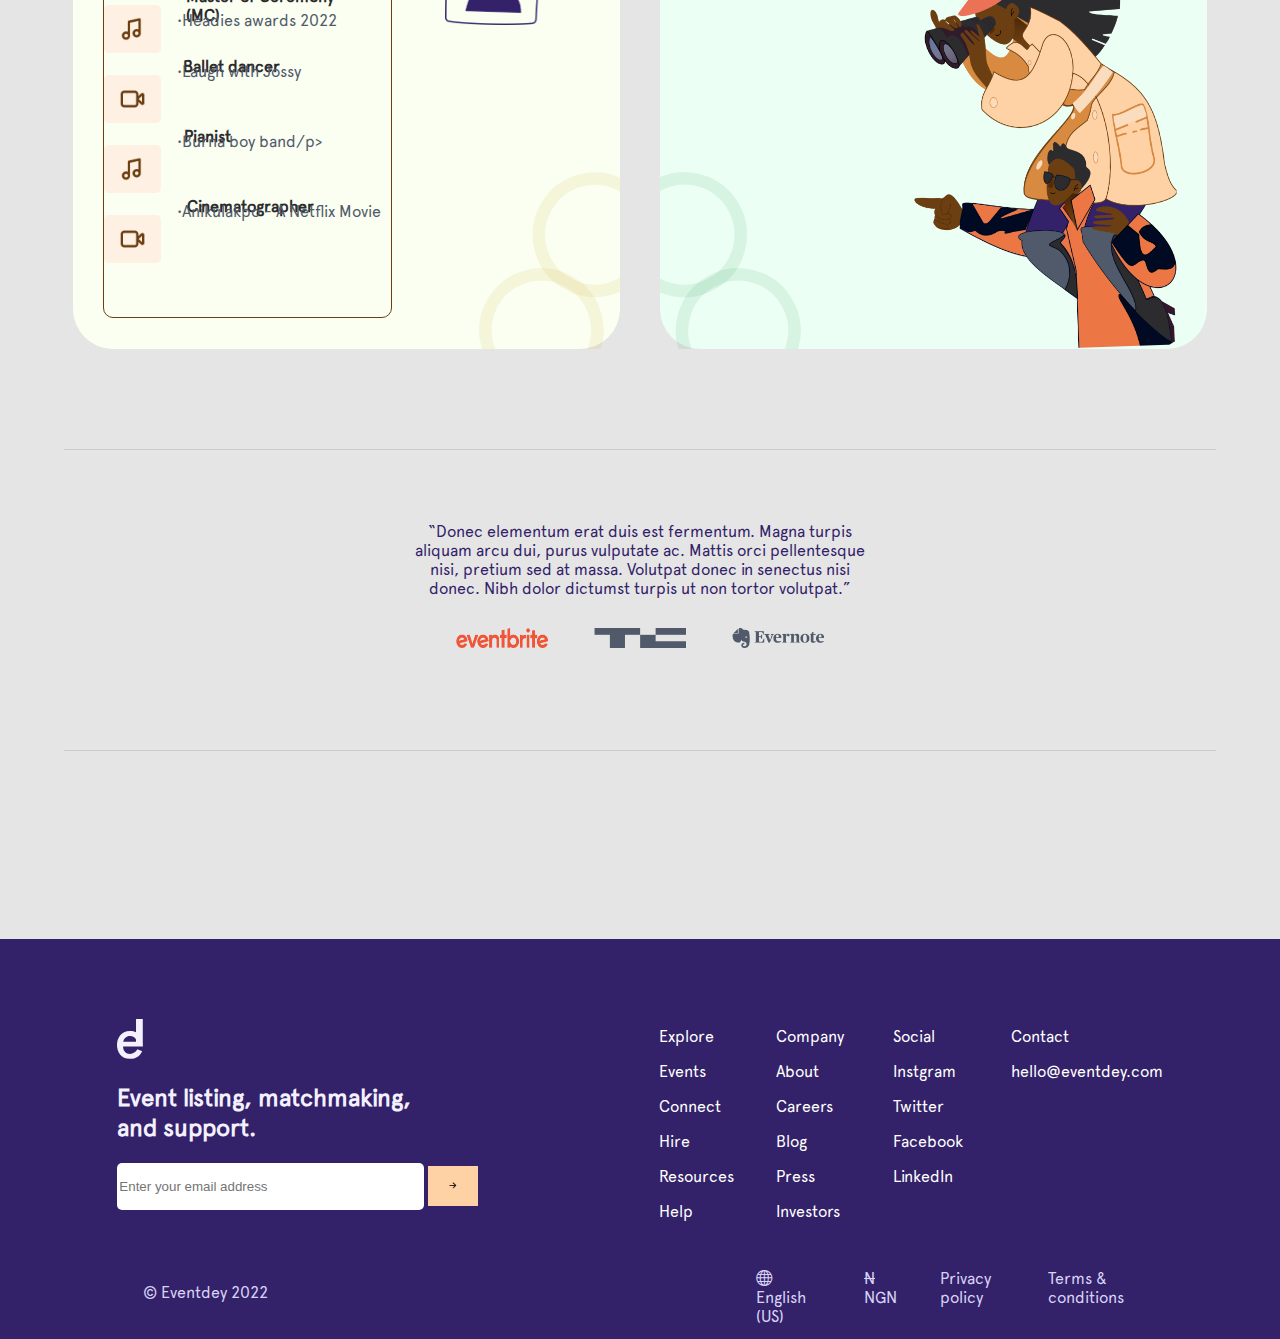
==== commit 96955c44: "second" ====
--- a/index.html
+++ b/index.html
@@ -10,7 +10,7 @@
 </head>
 <body>
     <div class="nav-container">
-        <h3><a href="index.html">eventdey</a></h3>
+        <h3><a href="index.html">eventsdey</a></h3>
         <div id="nav-link1">
             <i class="bi bi-search"></i> 
             <a href="desktop2.html">Events</a>
@@ -26,8 +26,9 @@
     </div>
 
     <div class="section1">
+        <img id="dummy1" src="./assets/Pictures/dummy/Union.png" alt="">
+
         <div id="subsectA">
-            <!-- <img src="./assets/Pictures/dummy/Union.png" alt=""> -->
             <h3><span>One-stop ticket hub</span> for events</h3>
             <p>Our user-friendly software selects event listings based on your location or top priorities, making your search much more fun.</p>
             <div id="sublink"> 
@@ -36,7 +37,6 @@
             </div>
         </div>
         <div id="subsectB">
-            <!-- <img src="./assets/Pictures/dummy/Union.png" alt=""> -->
             <div id="img">
                 <img src="./assets/Pictures/desktop1/1.png" alt="">
                 <img src="./assets/Pictures/desktop1/2.png" alt="">
@@ -44,6 +44,8 @@
             
             <div id="img1"><img src="./assets/Pictures/desktop1/3.png" alt=""></div>
         </div>
+        <img id="dummy" src="./assets/Pictures/dummy/Union.png" alt="">
+
     </div>
     <div class="section2">
         <div id="subsectC">
--- a/assets/style.css
+++ b/assets/style.css
@@ -18,6 +18,7 @@
     justify-content: space-around;
     align-items: center;
     border-bottom: 1px solid #FFD2A6;
+    background-color: #F5F0EB;
 
 }
 .nav-container h3, a{
@@ -42,6 +43,7 @@
 #nav-link2 #nav-alink2{
     background-color: #DAD2F6;
     color: #2C2B2E;
+    border-radius: 5px;
 }
 .bi-search{
     color: #B7B7B7;
@@ -59,21 +61,25 @@
     display: flex;
     justify-content: space-evenly;
     background-image: linear-gradient(95.64deg, #ECE7FF 0%, #F9E4D0 100.01%);
+    position: relative;
+    overflow: hidden;
+
 }
 #subsectA{
     width: 50%;
     display: flex;
     flex-direction: column;
     justify-content: center; 
-    overflow: hidden;
-
-}
-/* #subsectA img{
-    width: 25%;
+    position: relative;
+
+}
+.section1 #dummy1{
+    width: 20%;
     height:300px;
-    position: static;
-    top: 350px;
-} */
+    position: abso2lute;
+    top: 380px;
+    left: 5%;
+}
 #subsectA h3{
     width: 40%;
     font-size: 28px;
@@ -109,14 +115,17 @@
 
 }
 #subsectB{
-    width: 30%;
-}
-/* #subsectB img{
+    width: 35%;
+    position: relative;
+}
+.section1 #dummy{
     width: 20%;
-    height: 100px;
+    height: 300px;
     position: absolute;
-
-} */
+    top: 80px;
+    left: 60%;
+
+}
 #subsectB #img{
     width: 90%;
     height: 150px;
@@ -319,6 +328,8 @@
 }
 .subsectE .subE{
     width: 21%;
+    border: 1px solid;
+
 }
 .subE img{
     width: 100%;
@@ -326,6 +337,7 @@
 }
 .subEtxt{
     display: flex;
+    border: 1px solid;
 }
 .subEtxt p{
     font-size: 10px;
@@ -853,22 +865,28 @@
     background-color: #EB5757;
     border-radius: 10px;
     color: #FFFFFF;
-    padding: 10px 10px;
+    padding: 8px 10px;
+    position: relative;
+    top: 10px;
 }
 .ticket{
-    margin: 30px 0;
+    margin: 50px 0;
     border: 1px solid #FFD2A6;
     border-radius: 10px;
 }
 .ticket .sub-ticket{
-    padding: 0px 10px;
-    padding-bottom: 20px;
+    padding: 0px 20px;
 }
 .sub-ticket h3{
     color: #332269;
 }
 .sub-ticket p{
     color: #2C2B2E;
+    padding: 0;
+    margin: 20px 0;
+}
+.sub-ticket hr{
+    margin: 25px 0;
 }
 #qty label{
     color: #515A6A;
@@ -876,19 +894,19 @@
 
 .qty-input button{
     width: 15%;
-    height: 40px;
+    height: 30px;
     border: 1px solid #332269;
     background-color: transparent;
-    border-radius: 10px;
+    border-radius: 5px;
 }
 .qty-input input{
-    height: 50px;
+    height: 40px;
     width: 60%;
     outline: none;
-    border-radius: 10px;
+    border-radius: 5px;
     border: 1px solid #FFD2A6;
 }
-#checkout{
+#qty #checkout{
     width: 95%;
     height: 50px;
     background-color: #332269;
@@ -901,9 +919,6 @@
 .sub-ticket span{
     float: right;
 }
-.ticket #total span{
-    float: right;
-}
 
 /* signup */
 #signup-form h3{
@@ -948,9 +963,9 @@
 #signup_form .form_input{
     width: 95%;
 }
-#name label{
+/* #name label{
     display: block;
-}
+} */
 
 #name .input{
     width: 100%;
@@ -963,13 +978,15 @@
 }
 .eye{
     position: absolute;
-    left: 90%;
-    top: 0px;
-    width: 5%;
-    height: 45px;
-    display: flex;
-    align-items: center;
-    justify-content: center;
+    left: 85%;
+    top: 2px;
+    width: 10%;
+    height: 43px;
+}
+.bi-eye{
+    position: relative;
+    top: 15px;
+    left: 26px;
 }
 #submit button{
     margin: 10px 0;
@@ -1021,11 +1038,7 @@
 
 
 }
-/* #continue .line{
-    width: 30%;
-    height: 0;
-    border: 1px solid;
-} */
+
 
 #social-handle{
     width: 80%;
@@ -1068,3 +1081,169 @@
 #imgA{
     padding: 40px 0;
 }
+/* desktop29 */
+.pay{
+    display: flex;
+    width: 100%;
+    background: #F5F0EB;
+    padding: 50px 50px;
+    box-sizing: border-box;
+}
+
+#payment-details h3{
+    color: #332269;
+}
+#payment-details input{
+    border: 1px solid #FFD2A6;
+    outline: none;
+    border-radius: 5px;
+}
+#payment-details #name{
+    display: flex;
+    margin: 10px 0;
+}
+#payment-details #name input, #email input{
+    height: 40px;
+}
+#payment-details #email{
+    margin: 25px 0;
+    display: flex;
+    flex-direction: column;
+    width: 96%;
+}
+.check{
+    margin: 30px 0;
+}
+#payment-details label{
+    color: #515A6A;
+}
+#payment-details .card{
+    width: 94%;
+    border: 1px solid #FFD2A6;    
+    border-radius: 5px;
+    display: flex;
+    align-items: center;
+    height: 50px;
+    margin: 30px 0;
+}
+.card #round{
+    margin-left: 60%;
+    border: 1px solid;
+}
+.card #round1{
+    margin-left: 74.2%;
+    border: 1px solid;
+}
+.card p{
+    margin: 0 15px;
+    color: #2C2B2E;
+}
+.card .bi-credit-card{
+    margin: 0 20px;
+}
+#payment-details .visa{
+    width: 94%;
+    height: 230px;
+    border: 1px solid #FFD2A6;
+    border-radius: 5px; 
+    margin: 10px 0;
+    padding: 20px 15px;
+    box-sizing: border-box;
+    display:none; 
+
+}
+#payment-details .barter{
+    width: 94%;
+    height: 100px;
+    border: 1px solid #FFD2A6;
+    border-radius: 5px; 
+    margin: 10px 0;
+    padding: 20px 0px;
+    box-sizing: border-box;
+    display:none; 
+}
+.barter a{
+    background-color: #332269;
+    padding: 10px 20px;
+    border-radius: 5px;
+    position: relative;
+    top: 20px;
+    left: 5%;
+    color: #FFFFFF;
+}
+.visa img{
+    width: 20%;
+    height: 30px;
+    color: #515A6A;
+}
+.visa input{
+    height: 40px;
+}
+.visa label{
+    color: #515A6A;
+}
+
+.visa #card_number{
+    width: 100%;
+    display: flex;
+    flex-direction: column;
+    margin: 20px 0;
+}
+
+.visa #card_detail{
+    display: flex;
+    width: 100%;
+    justify-content: space-between;
+}
+.card_input input{
+    width: 100%;
+}
+
+#payment-final{
+    width: 30%;
+    border: 1px solid #FFD2A6;
+    margin: 0 4%;
+    border-radius: 10px;
+
+}
+#payment-final img{
+    width: 90%;
+    height: 300px;
+    margin: 20px 5%;
+}
+#payment-final #container{
+    position: relative;
+}
+#container #heart{
+    height: 35px;
+    width: 10%;
+    position: absolute;
+    left: 80%;
+    top: 40px;
+    border-radius: 100%;
+    background-color: #2C2B2EE5;
+    display: flex;
+    align-items: center;
+    justify-content: center;
+}
+#container h3, table, span,h4,p{
+    margin: 0 5%;
+
+}
+#container #container_txt {
+    margin-top: -10px;
+}
+
+#container_txt h3{
+    color: #2C2B2E;
+}
+#container_txt p{
+    color: #515A6A;
+    margin: 10px 5%;
+}
+#container span{
+    color: #332269;
+}
+#total_pay{
+    color: #2C2B2E;
+}
